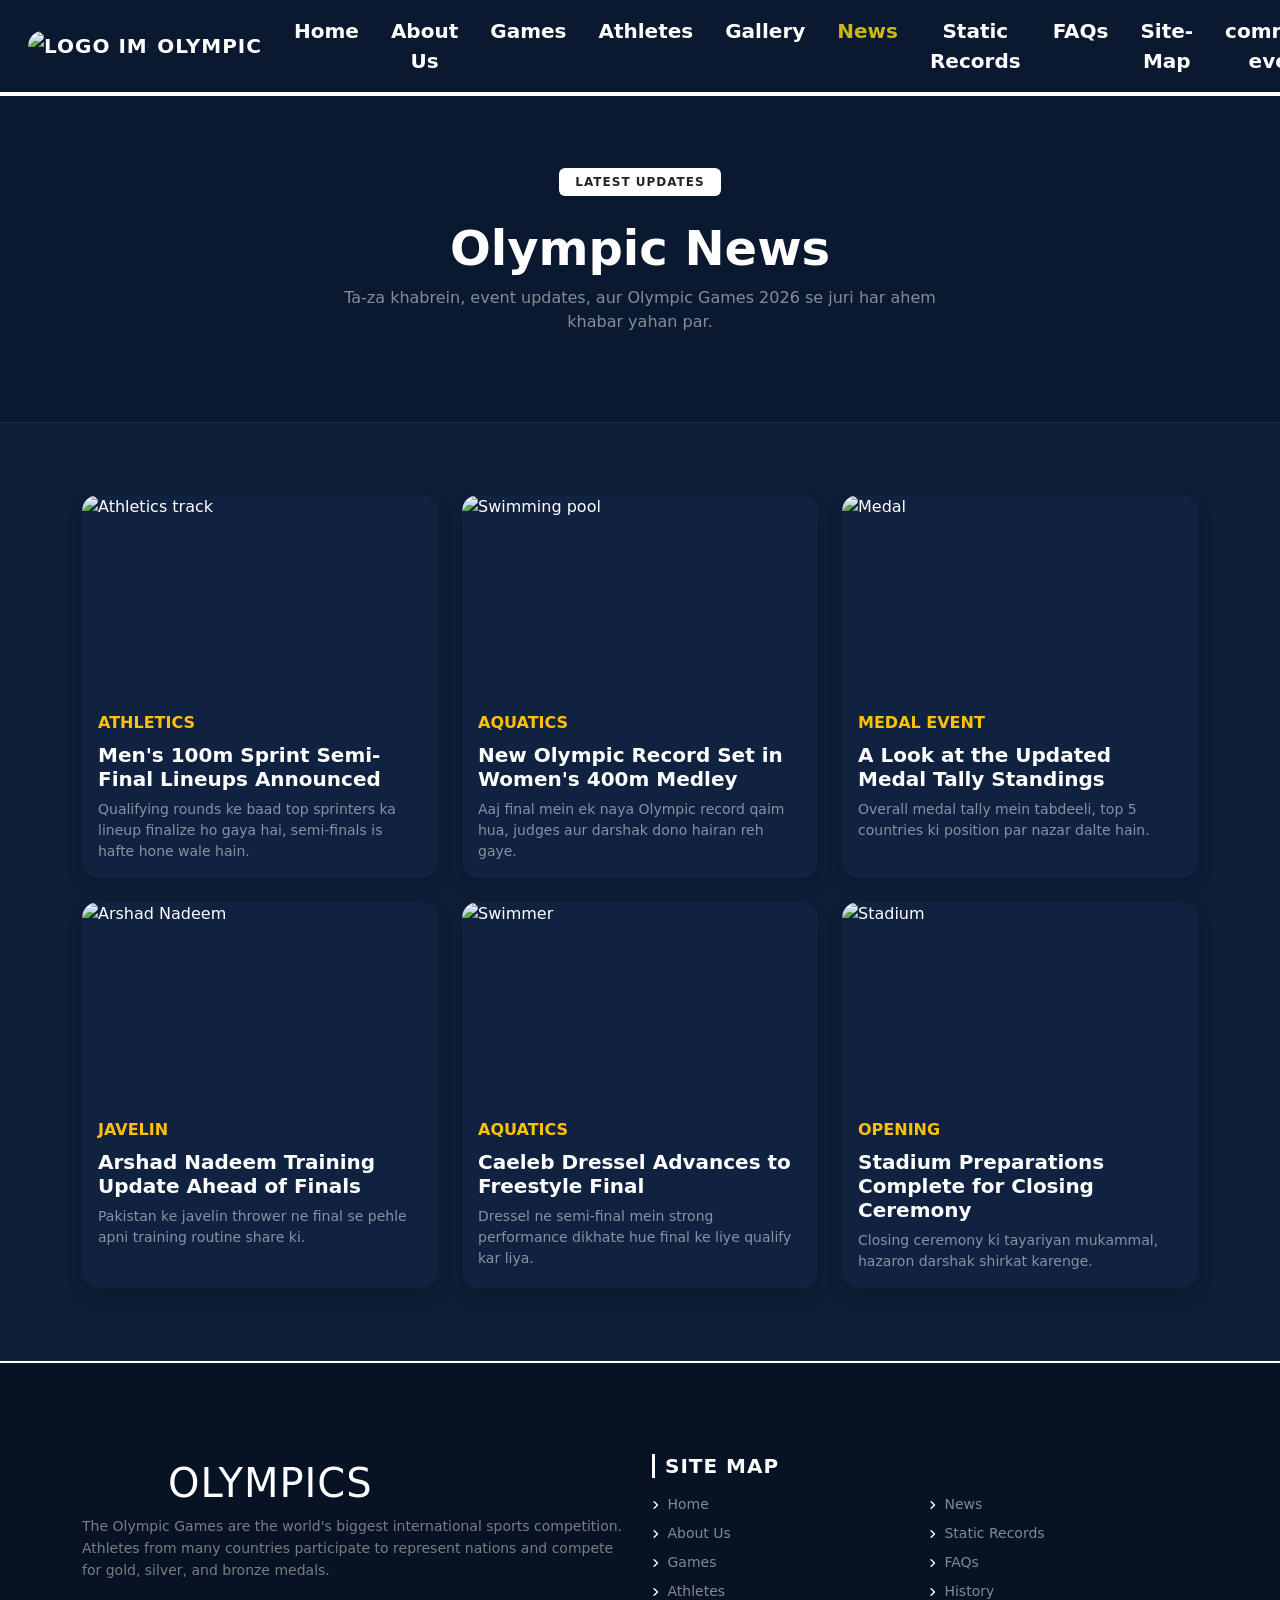
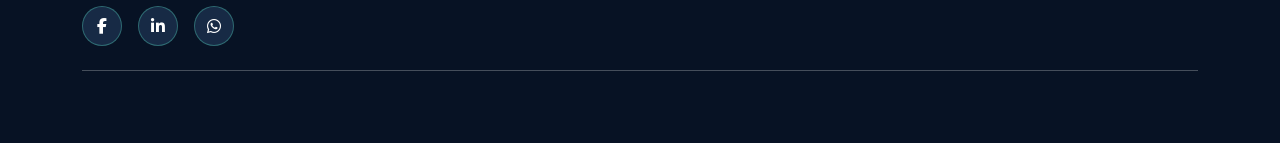
==== news.html @ 18151c14 "olympics website" ====
<!DOCTYPE html>
<html lang="en">
<head>
    <meta charset="UTF-8">
    <meta name="viewport" content="width=device-width, initial-scale=1.0">
    <title>News - Olympic Games</title>
    <link rel="stylesheet" href="style.css">
    <link rel="icon" href="./img/logo.jpeg" id="con" >
    <link rel="stylesheet" href="https://cdnjs.cloudflare.com/ajax/libs/font-awesome/6.7.2/css/all.min.css">    
<link href="https://cdn.jsdelivr.net/npm/bootstrap@5.0.2/dist/css/bootstrap.min.css" rel="stylesheet" integrity="sha384-EVSTQN3/azprG1Anm3QDgpJLIm9Nao0Yz1ztcQTwFspd3yD65VohhpuuCOmLASjC" crossorigin="anonymous">
</head>
<body style="background-color:#0a192f;">
   <nav class="navbar navbar-expand-lg navbar-dark px-3" style="background-color: #0a192f; border-bottom: 4px solid #ffffff;">
    <div class="container-fluid">
        <a class="navbar-brand fw-bold text-uppercase d-flex align-items-center" href="./index.html" style="color:#ffffff; letter-spacing: 1px;">
            <img src="./img/logo.jpeg" alt="Logo img" class="img-fluid me-2" style=" max-height: 40px; width: 100%;  border-radius: 40px;"> 
            <span>olympic</span>
        </a>
        
        <button class="navbar-toggler border-0" type="button" data-bs-toggle="collapse" data-bs-target="#olympicNavbar" aria-controls="olympicNavbar" aria-expanded="false" aria-label="Toggle navigation">
            <span class="navbar-toggler-icon"></span>
        </button>
        
        <div class="collapse navbar-collapse" id="olympicNavbar">
            <ul class="navbar-nav ms-auto mb-2 mb-lg-0 fw-semibold text-center">
                <li class="nav-item">
                    <a class="nav-link px-3" href="./index.html#home" id="naf">Home</a>
                </li>
                <li class="nav-item">
                    <a class="nav-link px-3" href="./index.html#about" id="naf">About Us</a>
                </li>
                <li class="nav-item">
                    <a class="nav-link px-3" href="./index.html#games"  id="naf">Games</a>
                </li>
                <li class="nav-item">
                    <a class="nav-link px-3" href="./index.html#athletes" id="naf">Athletes</a>
                </li>
                <li class="nav-item">
                    <a class="nav-link px-3" href="./index.html#gallery" id="naf">Gallery</a>
                </li>
                <li class="nav-item">
                    <a class="nav-link px-3 fw-bold" href="./news.html" id="naf" style="color:#ccb90e;">News</a>
                </li>
                <li class="nav-item">
                    <a class="nav-link px-3" href="./records.html" id="naf">Static Records</a>
                </li>
                <li class="nav-item">
                    <a class="nav-link px-3" href="./index.html#faqs"  id="naf">FAQs</a>
                </li>
                <li class="nav-item">
                    <a class="nav-link px-3" href="./index.html#sitemap" id="naf">Site-Map</a>
                </li>
                <li class="nav-item">
                    <a class="nav-link px-3" href="./index.html#sitemap" id="naf">comming-event</a>
                </li>
                <li class="nav-item">
                    <a class="nav-link px-3" href="./index.html#sitemap" id="naf">History</a>
                </li>
            </ul>
        </div>
    </div>
</nav>

<section class="py-5" style="background-color:#0a192f; min-height: 30vh;">
    <div class="container text-center py-4">
        <span class="badge mb-2 px-3 py-2 bg-white text-dark fw-bold text-uppercase fs-8" style="letter-spacing: 1px;">Latest Updates</span>
        <h1 class="display-5 fw-bold text-white mt-3">Olympic News</h1>
        <p class="text-white-50 mx-auto" style="max-width: 650px;">Ta-za khabrein, event updates, aur Olympic Games 2026 se juri har ahem khabar yahan par.</p>
    </div>
</section>

<section class="py-5" style="background-color: #0d1e36; border-top: 1px solid rgba(255,255,255,0.05); border-bottom: 1px solid rgba(255,255,255,0.05);">
    <div class="container py-4">
        <div class="row g-4">

            <div class="col-md-6 col-lg-4">
                <div class="card h-100 border-0 rounded-4 overflow-hidden text-white shadow" style="background-color:#112240;">
                    <img src="https://ichef.bbci.co.uk/ace/standard/1024/cpsprodpb/7301/live/7e2d18a0-7254-11f1-b1db-af71d47507d6.jpg" class="card-img-top" style="height:200px; object-fit:cover;" alt="Athletics track">
                    <div class="card-body">
                        <span class="text-warning fw-bold fs-8 text-uppercase">Athletics</span>
                        <h5 class="card-title fw-bold mt-2">Men's 100m Sprint Semi-Final Lineups Announced</h5>
                        <p class="card-text small text-white-50">Qualifying rounds ke baad top sprinters ka lineup finalize ho gaya hai, semi-finals is hafte hone wale hain.</p>
                    </div>
                </div>
            </div>

            <div class="col-md-6 col-lg-4">
                <div class="card h-100 border-0 rounded-4 overflow-hidden text-white shadow" style="background-color:#112240;">
                    <img src="https://encrypted-tbn0.gstatic.com/images?q=tbn:ANd9GcQB469579YRrCL5w8fN5_10BX7zN40xZwEEw0dsq4mqppX4FQCNdya6Epc&s=10" class="card-img-top" style="height:200px; object-fit:cover;" alt="Swimming pool">
                    <div class="card-body">
                        <span class="text-warning fw-bold fs-8 text-uppercase">Aquatics</span>
                        <h5 class="card-title fw-bold mt-2">New Olympic Record Set in Women's 400m Medley</h5>
                        <p class="card-text small text-white-50">Aaj final mein ek naya Olympic record qaim hua, judges aur darshak dono hairan reh gaye.</p>
                    </div>
                </div>
            </div>

            <div class="col-md-6 col-lg-4">
                <div class="card h-100 border-0 rounded-4 overflow-hidden text-white shadow" style="background-color:#112240;">
                    <img src="https://encrypted-tbn0.gstatic.com/images?q=tbn:ANd9GcSXkviJDQlh_8Mtk4MNsE5kyYXmRdYxHYWVTSFnOD6EqZ-D5EV5RKKw0EY&s=10" class="card-img-top" style="height:200px; object-fit:cover;" alt="Medal">
                    <div class="card-body">
                        <span class="text-warning fw-bold fs-8 text-uppercase">Medal Event</span>
                        <h5 class="card-title fw-bold mt-2">A Look at the Updated Medal Tally Standings</h5>
                        <p class="card-text small text-white-50">Overall medal tally mein tabdeeli, top 5 countries ki position par nazar dalte hain.</p>
                    </div>
                </div>
            </div>

            <div class="col-md-6 col-lg-4">
                <div class="card h-100 border-0 rounded-4 overflow-hidden text-white shadow" style="background-color:#112240;">
                    <img src="https://media-cldnry.s-nbcnews.com/image/upload/rockcms/2024-08/240812--Olympics-pakistan-Arshad-Nadeem-with-medal-se-253p-33371f.jpg" class="card-img-top" style="height:200px; object-fit:cover;" alt="Arshad Nadeem">
                    <div class="card-body">
                        <span class="text-warning fw-bold fs-8 text-uppercase">Javelin</span>
                        <h5 class="card-title fw-bold mt-2">Arshad Nadeem Training Update Ahead of Finals</h5>
                        <p class="card-text small text-white-50">Pakistan ke javelin thrower ne final se pehle apni training routine share ki.</p>
                    </div>
                </div>
            </div>

            <div class="col-md-6 col-lg-4">
                <div class="card h-100 border-0 rounded-4 overflow-hidden text-white shadow" style="background-color:#112240;">
                    <img src="https://img.olympics.com/images/image/private/t_s_16_9_g_auto/t_s_w1460/f_auto/primary/u2e5bgaszgdp5hbo8kbl" class="card-img-top" style="height:200px; object-fit:cover;" alt="Swimmer">
                    <div class="card-body">
                        <span class="text-warning fw-bold fs-8 text-uppercase">Aquatics</span>
                        <h5 class="card-title fw-bold mt-2">Caeleb Dressel Advances to Freestyle Final</h5>
                        <p class="card-text small text-white-50">Dressel ne semi-final mein strong performance dikhate hue final ke liye qualify kar liya.</p>
                    </div>
                </div>
            </div>

            <div class="col-md-6 col-lg-4">
                <div class="card h-100 border-0 rounded-4 overflow-hidden text-white shadow" style="background-color:#112240;">
                    <img src="https://encrypted-tbn0.gstatic.com/images?q=tbn:ANd9GcTnHyRPv_sqSLsiC5ac-GCn71_5YfYfPurVFnJGP1waJcpbZPTQ7fdebWB9&s=10" class="card-img-top" style="height:200px; object-fit:cover;" alt="Stadium">
                    <div class="card-body">
                        <span class="text-warning fw-bold fs-8 text-uppercase">Opening</span>
                        <h5 class="card-title fw-bold mt-2">Stadium Preparations Complete for Closing Ceremony</h5>
                        <p class="card-text small text-white-50">Closing ceremony ki tayariyan mukammal, hazaron darshak shirkat karenge.</p>
                    </div>
                </div>
            </div>

        </div>
    </div>
</section>

 <footer class="py-5" style="background-color: #071224; border-top: 2px solid #ffffff; color: #a8b2d1;">
    <div class="container">
        <div class="row g-4 align-items-center">
            <div class="col-lg-6 col-md-6">
                <div class="d-flex align-items-center gap-3 mt-5 mb-2">
                    <img src="./img/logo.jpeg" style="width: 20%; max-width: 70px; border-radius:90px" alt="">
                    <h1 class="text-uppercase mb-0" style="color: #ffffff; letter-spacing: 1px;">
                        Olympics
                    </h1>
                </div>
                <p class="small" style="line-height: 1.6; color: #7b7d81;">
                    The Olympic Games are the world's biggest international sports competition. Athletes from many countries participate to represent nations and compete for gold, silver, and bronze medals.
                </p>
                <div class="d-flex gap-3 mt-4">
                    <a href="https://facebook.com" target="_blank" class="d-flex align-items-center justify-content-center rounded-circle text-decoration-none text-white" style="width: 40px; height: 40px; background-color: #172a45; border: 1px solid rgba(100, 255, 218, 0.3);"><i class="fa-brands fa-facebook-f"></i></a>
                    <a href="https://linkedin.com" target="_blank" class="d-flex align-items-center justify-content-center rounded-circle text-decoration-none text-white" style="width: 40px; height: 40px; background-color: #172a45; border: 1px solid rgba(100, 255, 218, 0.3);"><i class="fa-brands fa-linkedin-in"></i></a>
                    <a href="https://wa.me/1234567890" target="_blank" class="d-flex align-items-center justify-content-center rounded-circle text-decoration-none text-white" style="width: 40px; height: 40px; background-color: #172a45; border: 1px solid rgba(100, 255, 218, 0.3);"><i class="fa-brands fa-whatsapp"></i></a>
                </div>
            </div>

            <div class="col-lg-6 col-md-6">
                <h5 class="text-uppercase fw-bold mb-3" style="color: #ffffff; border-left: 3px solid #ffffff; padding-left: 10px; letter-spacing: 1px;">Site Map</h5>
                <div class="row g-2">
                    <div class="col-6">
                        <ul class="list-unstyled d-flex flex-column gap-2 small mb-0">
                            <li><a href="./index.html#home" class="text-decoration-none text-white-50"><i class="fa-solid fa-angle-right me-1" style="font-size: 11px; color: #ffffff;"></i> Home</a></li>
                            <li><a href="./index.html#about" class="text-decoration-none text-white-50"><i class="fa-solid fa-angle-right me-1" style="font-size: 11px; color: #ffffff;"></i> About Us</a></li>
                            <li><a href="./index.html#games" class="text-decoration-none text-white-50"><i class="fa-solid fa-angle-right me-1" style="font-size: 11px; color: #ffffff;"></i> Games</a></li>
                            <li><a href="./index.html#athletes" class="text-decoration-none text-white-50"><i class="fa-solid fa-angle-right me-1" style="font-size: 11px; color: #ffffff;"></i> Athletes</a></li>
                        </ul>
                    </div>
                    <div class="col-6">
                        <ul class="list-unstyled d-flex flex-column gap-2 small mb-0">
                            <li><a href="./news.html" class="text-decoration-none text-white-50"><i class="fa-solid fa-angle-right me-1" style="font-size: 11px; color: #ffffff;"></i> News</a></li>
                            <li><a href="./records.html" class="text-decoration-none text-white-50"><i class="fa-solid fa-angle-right me-1" style="font-size: 11px; color: #ffffff;"></i> Static Records</a></li>
                            <li><a href="./index.html#faqs" class="text-decoration-none text-white-50"><i class="fa-solid fa-angle-right me-1" style="font-size: 11px; color: #ffffff;"></i> FAQs</a></li>
                            <li><a href="./index.html#history" class="text-decoration-none text-white-50"><i class="fa-solid fa-angle-right me-1" style="font-size: 11px; color: #ffffff;"></i> History</a></li>
                        </ul>
                    </div>
                </div>
            </div>
        </div>
        <hr class="my-4" style="background-color: rgb(255, 255, 255); height: 1px; border: none;">
    </div>
</footer>
</body>
</html>
---- style.css ----
#naf{
    color: white;
    font-size: 20px;
    font-weight: bold;
 }
  #naf:hover{
    text-decoration: underline;
    line-height: 30px;
    font-size:20px ;
  }
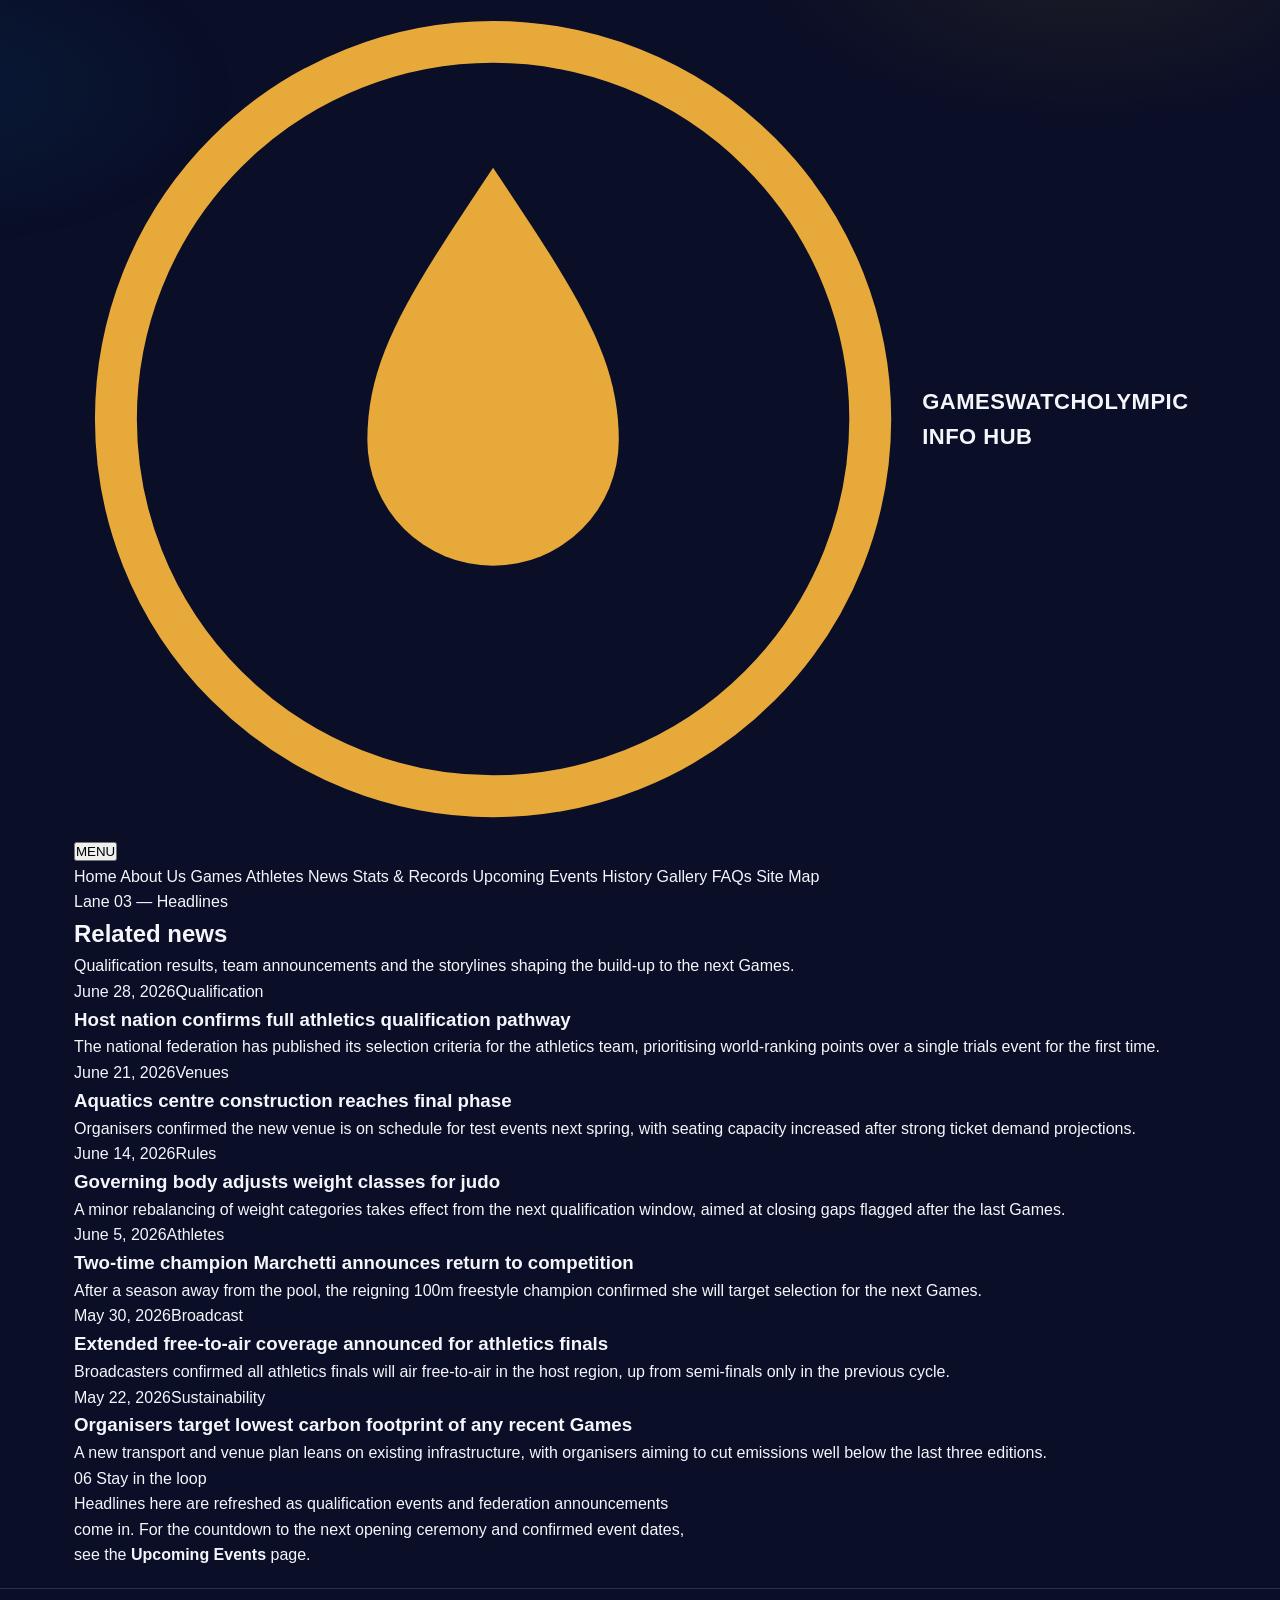
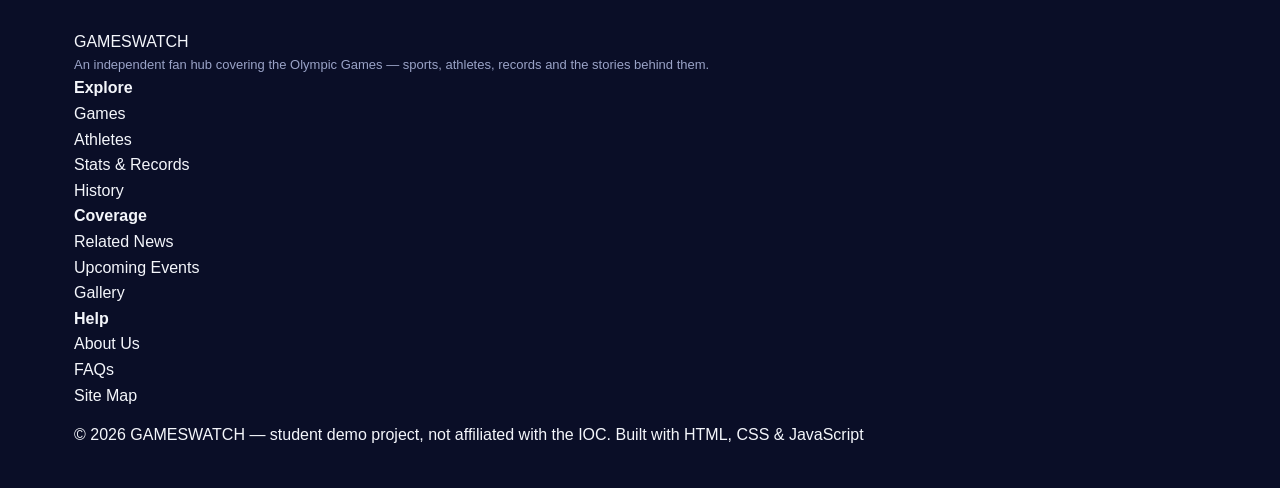
==== commit 2a092028: "olympics" ====
--- a/news.html
+++ b/news.html
@@ -1,192 +1,141 @@
 <!DOCTYPE html>
 <html lang="en">
 <head>
-    <meta charset="UTF-8">
-    <meta name="viewport" content="width=device-width, initial-scale=1.0">
-    <title>News - Olympic Games</title>
-    <link rel="stylesheet" href="style.css">
-    <link rel="icon" href="./img/logo.jpeg" id="con" >
-    <link rel="stylesheet" href="https://cdnjs.cloudflare.com/ajax/libs/font-awesome/6.7.2/css/all.min.css">    
-<link href="https://cdn.jsdelivr.net/npm/bootstrap@5.0.2/dist/css/bootstrap.min.css" rel="stylesheet" integrity="sha384-EVSTQN3/azprG1Anm3QDgpJLIm9Nao0Yz1ztcQTwFspd3yD65VohhpuuCOmLASjC" crossorigin="anonymous">
+<meta charset="UTF-8">
+<meta name="viewport" content="width=device-width, initial-scale=1.0">
+<title>Related News — GAMESWATCH</title>
+<link rel="stylesheet" href="style.css">
 </head>
-<body style="background-color:#0a192f;">
-   <nav class="navbar navbar-expand-lg navbar-dark px-3" style="background-color: #0a192f; border-bottom: 4px solid #ffffff;">
-    <div class="container-fluid">
-        <a class="navbar-brand fw-bold text-uppercase d-flex align-items-center" href="./index.html" style="color:#ffffff; letter-spacing: 1px;">
-            <img src="./img/logo.jpeg" alt="Logo img" class="img-fluid me-2" style=" max-height: 40px; width: 100%;  border-radius: 40px;"> 
-            <span>olympic</span>
-        </a>
-        
-        <button class="navbar-toggler border-0" type="button" data-bs-toggle="collapse" data-bs-target="#olympicNavbar" aria-controls="olympicNavbar" aria-expanded="false" aria-label="Toggle navigation">
-            <span class="navbar-toggler-icon"></span>
-        </button>
-        
-        <div class="collapse navbar-collapse" id="olympicNavbar">
-            <ul class="navbar-nav ms-auto mb-2 mb-lg-0 fw-semibold text-center">
-                <li class="nav-item">
-                    <a class="nav-link px-3" href="./index.html#home" id="naf">Home</a>
-                </li>
-                <li class="nav-item">
-                    <a class="nav-link px-3" href="./index.html#about" id="naf">About Us</a>
-                </li>
-                <li class="nav-item">
-                    <a class="nav-link px-3" href="./index.html#games"  id="naf">Games</a>
-                </li>
-                <li class="nav-item">
-                    <a class="nav-link px-3" href="./index.html#athletes" id="naf">Athletes</a>
-                </li>
-                <li class="nav-item">
-                    <a class="nav-link px-3" href="./index.html#gallery" id="naf">Gallery</a>
-                </li>
-                <li class="nav-item">
-                    <a class="nav-link px-3 fw-bold" href="./news.html" id="naf" style="color:#ccb90e;">News</a>
-                </li>
-                <li class="nav-item">
-                    <a class="nav-link px-3" href="./records.html" id="naf">Static Records</a>
-                </li>
-                <li class="nav-item">
-                    <a class="nav-link px-3" href="./index.html#faqs"  id="naf">FAQs</a>
-                </li>
-                <li class="nav-item">
-                    <a class="nav-link px-3" href="./index.html#sitemap" id="naf">Site-Map</a>
-                </li>
-                <li class="nav-item">
-                    <a class="nav-link px-3" href="./index.html#sitemap" id="naf">comming-event</a>
-                </li>
-                <li class="nav-item">
-                    <a class="nav-link px-3" href="./index.html#sitemap" id="naf">History</a>
-                </li>
-            </ul>
-        </div>
+<body>
+
+<header class="site-header">
+  <nav class="nav container">
+    <a href="index.html" class="brand">
+      <svg class="brand__mark" viewBox="0 0 40 40" fill="none" xmlns="http://www.w3.org/2000/svg">
+        <circle cx="20" cy="20" r="18" stroke="#E8A93B" stroke-width="2"/>
+        <path d="M20 8c4 6 6 9 6 13a6 6 0 11-12 0c0-4 2-7 6-13z" fill="#E8A93B"/>
+      </svg>
+      <span>GAMESWATCH<span class="brand__sub">OLYMPIC INFO HUB</span></span>
+    </a>
+    <button class="nav__toggle" aria-expanded="false" aria-label="Toggle menu">MENU</button>
+    <div class="nav__links">
+      <a href="index.html">Home</a>
+      <a href="about.html">About Us</a>
+      <a href="games.html">Games</a>
+      <a href="athletes.html">Athletes</a>
+      <a href="news.html">News</a>
+      <a href="statistics.html">Stats &amp; Records</a>
+      <a href="events.html">Upcoming Events</a>
+      <a href="history.html">History</a>
+      <a href="gallery.html">Gallery</a>
+      <a href="faq.html">FAQs</a>
+      <a href="sitemap.html">Site Map</a>
     </div>
-</nav>
+  </nav>
+</header>
 
-<section class="py-5" style="background-color:#0a192f; min-height: 30vh;">
-    <div class="container text-center py-4">
-        <span class="badge mb-2 px-3 py-2 bg-white text-dark fw-bold text-uppercase fs-8" style="letter-spacing: 1px;">Latest Updates</span>
-        <h1 class="display-5 fw-bold text-white mt-3">Olympic News</h1>
-        <p class="text-white-50 mx-auto" style="max-width: 650px;">Ta-za khabrein, event updates, aur Olympic Games 2026 se juri har ahem khabar yahan par.</p>
-    </div>
+<section class="page-hero">
+  <div class="container">
+    <span class="page-hero__eyebrow">Lane 03 — Headlines</span>
+    <h1>Related news</h1>
+    <p>Qualification results, team announcements and the storylines shaping the build-up to the next Games.</p>
+  </div>
+  <div class="lanes lanes--dark"></div>
 </section>
 
-<section class="py-5" style="background-color: #0d1e36; border-top: 1px solid rgba(255,255,255,0.05); border-bottom: 1px solid rgba(255,255,255,0.05);">
-    <div class="container py-4">
-        <div class="row g-4">
+<div class="container section-pad">
+  <div class="grid grid--2">
 
-            <div class="col-md-6 col-lg-4">
-                <div class="card h-100 border-0 rounded-4 overflow-hidden text-white shadow" style="background-color:#112240;">
-                    <img src="https://ichef.bbci.co.uk/ace/standard/1024/cpsprodpb/7301/live/7e2d18a0-7254-11f1-b1db-af71d47507d6.jpg" class="card-img-top" style="height:200px; object-fit:cover;" alt="Athletics track">
-                    <div class="card-body">
-                        <span class="text-warning fw-bold fs-8 text-uppercase">Athletics</span>
-                        <h5 class="card-title fw-bold mt-2">Men's 100m Sprint Semi-Final Lineups Announced</h5>
-                        <p class="card-text small text-white-50">Qualifying rounds ke baad top sprinters ka lineup finalize ho gaya hai, semi-finals is hafte hone wale hain.</p>
-                    </div>
-                </div>
-            </div>
+    <div class="news-card">
+      <span class="news-card__date">June 28, 2026</span><span class="news-card__tag">Qualification</span>
+      <h3>Host nation confirms full athletics qualification pathway</h3>
+      <p>The national federation has published its selection criteria for the athletics team, prioritising world-ranking points over a single trials event for the first time.</p>
+    </div>
 
-            <div class="col-md-6 col-lg-4">
-                <div class="card h-100 border-0 rounded-4 overflow-hidden text-white shadow" style="background-color:#112240;">
-                    <img src="https://encrypted-tbn0.gstatic.com/images?q=tbn:ANd9GcQB469579YRrCL5w8fN5_10BX7zN40xZwEEw0dsq4mqppX4FQCNdya6Epc&s=10" class="card-img-top" style="height:200px; object-fit:cover;" alt="Swimming pool">
-                    <div class="card-body">
-                        <span class="text-warning fw-bold fs-8 text-uppercase">Aquatics</span>
-                        <h5 class="card-title fw-bold mt-2">New Olympic Record Set in Women's 400m Medley</h5>
-                        <p class="card-text small text-white-50">Aaj final mein ek naya Olympic record qaim hua, judges aur darshak dono hairan reh gaye.</p>
-                    </div>
-                </div>
-            </div>
+    <div class="news-card">
+      <span class="news-card__date">June 21, 2026</span><span class="news-card__tag">Venues</span>
+      <h3>Aquatics centre construction reaches final phase</h3>
+      <p>Organisers confirmed the new venue is on schedule for test events next spring, with seating capacity increased after strong ticket demand projections.</p>
+    </div>
 
-            <div class="col-md-6 col-lg-4">
-                <div class="card h-100 border-0 rounded-4 overflow-hidden text-white shadow" style="background-color:#112240;">
-                    <img src="https://encrypted-tbn0.gstatic.com/images?q=tbn:ANd9GcSXkviJDQlh_8Mtk4MNsE5kyYXmRdYxHYWVTSFnOD6EqZ-D5EV5RKKw0EY&s=10" class="card-img-top" style="height:200px; object-fit:cover;" alt="Medal">
-                    <div class="card-body">
-                        <span class="text-warning fw-bold fs-8 text-uppercase">Medal Event</span>
-                        <h5 class="card-title fw-bold mt-2">A Look at the Updated Medal Tally Standings</h5>
-                        <p class="card-text small text-white-50">Overall medal tally mein tabdeeli, top 5 countries ki position par nazar dalte hain.</p>
-                    </div>
-                </div>
-            </div>
+    <div class="news-card">
+      <span class="news-card__date">June 14, 2026</span><span class="news-card__tag">Rules</span>
+      <h3>Governing body adjusts weight classes for judo</h3>
+      <p>A minor rebalancing of weight categories takes effect from the next qualification window, aimed at closing gaps flagged after the last Games.</p>
+    </div>
 
-            <div class="col-md-6 col-lg-4">
-                <div class="card h-100 border-0 rounded-4 overflow-hidden text-white shadow" style="background-color:#112240;">
-                    <img src="https://media-cldnry.s-nbcnews.com/image/upload/rockcms/2024-08/240812--Olympics-pakistan-Arshad-Nadeem-with-medal-se-253p-33371f.jpg" class="card-img-top" style="height:200px; object-fit:cover;" alt="Arshad Nadeem">
-                    <div class="card-body">
-                        <span class="text-warning fw-bold fs-8 text-uppercase">Javelin</span>
-                        <h5 class="card-title fw-bold mt-2">Arshad Nadeem Training Update Ahead of Finals</h5>
-                        <p class="card-text small text-white-50">Pakistan ke javelin thrower ne final se pehle apni training routine share ki.</p>
-                    </div>
-                </div>
-            </div>
+    <div class="news-card">
+      <span class="news-card__date">June 5, 2026</span><span class="news-card__tag">Athletes</span>
+      <h3>Two-time champion Marchetti announces return to competition</h3>
+      <p>After a season away from the pool, the reigning 100m freestyle champion confirmed she will target selection for the next Games.</p>
+    </div>
 
-            <div class="col-md-6 col-lg-4">
-                <div class="card h-100 border-0 rounded-4 overflow-hidden text-white shadow" style="background-color:#112240;">
-                    <img src="https://img.olympics.com/images/image/private/t_s_16_9_g_auto/t_s_w1460/f_auto/primary/u2e5bgaszgdp5hbo8kbl" class="card-img-top" style="height:200px; object-fit:cover;" alt="Swimmer">
-                    <div class="card-body">
-                        <span class="text-warning fw-bold fs-8 text-uppercase">Aquatics</span>
-                        <h5 class="card-title fw-bold mt-2">Caeleb Dressel Advances to Freestyle Final</h5>
-                        <p class="card-text small text-white-50">Dressel ne semi-final mein strong performance dikhate hue final ke liye qualify kar liya.</p>
-                    </div>
-                </div>
-            </div>
+    <div class="news-card">
+      <span class="news-card__date">May 30, 2026</span><span class="news-card__tag">Broadcast</span>
+      <h3>Extended free-to-air coverage announced for athletics finals</h3>
+      <p>Broadcasters confirmed all athletics finals will air free-to-air in the host region, up from semi-finals only in the previous cycle.</p>
+    </div>
 
-            <div class="col-md-6 col-lg-4">
-                <div class="card h-100 border-0 rounded-4 overflow-hidden text-white shadow" style="background-color:#112240;">
-                    <img src="https://encrypted-tbn0.gstatic.com/images?q=tbn:ANd9GcTnHyRPv_sqSLsiC5ac-GCn71_5YfYfPurVFnJGP1waJcpbZPTQ7fdebWB9&s=10" class="card-img-top" style="height:200px; object-fit:cover;" alt="Stadium">
-                    <div class="card-body">
-                        <span class="text-warning fw-bold fs-8 text-uppercase">Opening</span>
-                        <h5 class="card-title fw-bold mt-2">Stadium Preparations Complete for Closing Ceremony</h5>
-                        <p class="card-text small text-white-50">Closing ceremony ki tayariyan mukammal, hazaron darshak shirkat karenge.</p>
-                    </div>
-                </div>
-            </div>
+    <div class="news-card">
+      <span class="news-card__date">May 22, 2026</span><span class="news-card__tag">Sustainability</span>
+      <h3>Organisers target lowest carbon footprint of any recent Games</h3>
+      <p>A new transport and venue plan leans on existing infrastructure, with organisers aiming to cut emissions well below the last three editions.</p>
+    </div>
 
-        </div>
+  </div>
+</div>
+
+<section class="bleed-dim">
+  <div class="container section-pad--tight">
+    <div class="lane-marker">
+      <span class="lane-marker__num">06</span>
+      <span class="lane-marker__rule"></span>
+      <span class="lane-marker__label">Stay in the loop</span>
     </div>
+    <p style="max-width:70ch;">Headlines here are refreshed as qualification events and federation announcements come in. For the countdown to the next opening ceremony and confirmed event dates, see the <a href="events.html" style="color:var(--track-red);font-weight:600;">Upcoming Events</a> page.</p>
+  </div>
 </section>
 
- <footer class="py-5" style="background-color: #071224; border-top: 2px solid #ffffff; color: #a8b2d1;">
-    <div class="container">
-        <div class="row g-4 align-items-center">
-            <div class="col-lg-6 col-md-6">
-                <div class="d-flex align-items-center gap-3 mt-5 mb-2">
-                    <img src="./img/logo.jpeg" style="width: 20%; max-width: 70px; border-radius:90px" alt="">
-                    <h1 class="text-uppercase mb-0" style="color: #ffffff; letter-spacing: 1px;">
-                        Olympics
-                    </h1>
-                </div>
-                <p class="small" style="line-height: 1.6; color: #7b7d81;">
-                    The Olympic Games are the world's biggest international sports competition. Athletes from many countries participate to represent nations and compete for gold, silver, and bronze medals.
-                </p>
-                <div class="d-flex gap-3 mt-4">
-                    <a href="https://facebook.com" target="_blank" class="d-flex align-items-center justify-content-center rounded-circle text-decoration-none text-white" style="width: 40px; height: 40px; background-color: #172a45; border: 1px solid rgba(100, 255, 218, 0.3);"><i class="fa-brands fa-facebook-f"></i></a>
-                    <a href="https://linkedin.com" target="_blank" class="d-flex align-items-center justify-content-center rounded-circle text-decoration-none text-white" style="width: 40px; height: 40px; background-color: #172a45; border: 1px solid rgba(100, 255, 218, 0.3);"><i class="fa-brands fa-linkedin-in"></i></a>
-                    <a href="https://wa.me/1234567890" target="_blank" class="d-flex align-items-center justify-content-center rounded-circle text-decoration-none text-white" style="width: 40px; height: 40px; background-color: #172a45; border: 1px solid rgba(100, 255, 218, 0.3);"><i class="fa-brands fa-whatsapp"></i></a>
-                </div>
-            </div>
+<footer class="site-footer">
+  <div class="container">
+    <div class="footer__grid">
+      <div class="footer__brand">
+        GAMESWATCH
+        <p>An independent fan hub covering the Olympic Games — sports, athletes, records and the stories behind them.</p>
+      </div>
+      <div class="footer">
+        <h4>Explore</h4>
+        <ul>
+          <li><a href="games.html">Games</a></li>
+          <li><a href="athletes.html">Athletes</a></li>
+          <li><a href="statistics.html">Stats &amp; Records</a></li>
+          <li><a href="history.html">History</a></li>
+        </ul>
+      </div>
+      <div class="footer">
+        <h4>Coverage</h4>
+        <ul>
+          <li><a href="news.html">Related News</a></li>
+          <li><a href="events.html">Upcoming Events</a></li>
+          <li><a href="gallery.html">Gallery</a></li>
+        </ul>
+      </div>
+      <div class="footer">
+        <h4>Help</h4>
+        <ul>
+          <li><a href="about.html">About Us</a></li>
+          <li><a href="faq.html">FAQs</a></li>
+          <li><a href="sitemap.html">Site Map</a></li>
+        </ul>
+      </div>
+    </div>
+    <div class="footer__bottom">
+      <span>&copy; 2026 GAMESWATCH — student demo project, not affiliated with the IOC.</span>
+      <span>Built with HTML, CSS &amp; JavaScript</span>
+    </div>
+  </div>
+</footer>
 
-            <div class="col-lg-6 col-md-6">
-                <h5 class="text-uppercase fw-bold mb-3" style="color: #ffffff; border-left: 3px solid #ffffff; padding-left: 10px; letter-spacing: 1px;">Site Map</h5>
-                <div class="row g-2">
-                    <div class="col-6">
-                        <ul class="list-unstyled d-flex flex-column gap-2 small mb-0">
-                            <li><a href="./index.html#home" class="text-decoration-none text-white-50"><i class="fa-solid fa-angle-right me-1" style="font-size: 11px; color: #ffffff;"></i> Home</a></li>
-                            <li><a href="./index.html#about" class="text-decoration-none text-white-50"><i class="fa-solid fa-angle-right me-1" style="font-size: 11px; color: #ffffff;"></i> About Us</a></li>
-                            <li><a href="./index.html#games" class="text-decoration-none text-white-50"><i class="fa-solid fa-angle-right me-1" style="font-size: 11px; color: #ffffff;"></i> Games</a></li>
-                            <li><a href="./index.html#athletes" class="text-decoration-none text-white-50"><i class="fa-solid fa-angle-right me-1" style="font-size: 11px; color: #ffffff;"></i> Athletes</a></li>
-                        </ul>
-                    </div>
-                    <div class="col-6">
-                        <ul class="list-unstyled d-flex flex-column gap-2 small mb-0">
-                            <li><a href="./news.html" class="text-decoration-none text-white-50"><i class="fa-solid fa-angle-right me-1" style="font-size: 11px; color: #ffffff;"></i> News</a></li>
-                            <li><a href="./records.html" class="text-decoration-none text-white-50"><i class="fa-solid fa-angle-right me-1" style="font-size: 11px; color: #ffffff;"></i> Static Records</a></li>
-                            <li><a href="./index.html#faqs" class="text-decoration-none text-white-50"><i class="fa-solid fa-angle-right me-1" style="font-size: 11px; color: #ffffff;"></i> FAQs</a></li>
-                            <li><a href="./index.html#history" class="text-decoration-none text-white-50"><i class="fa-solid fa-angle-right me-1" style="font-size: 11px; color: #ffffff;"></i> History</a></li>
-                        </ul>
-                    </div>
-                </div>
-            </div>
-        </div>
-        <hr class="my-4" style="background-color: rgb(255, 255, 255); height: 1px; border: none;">
-    </div>
-</footer>
+<script src="js/main.js"></script>
 </body>
 </html>
--- a/style.css
+++ b/style.css
@@ -1,10 +1,483 @@
-#naf{
-    color: white;
-    font-size: 20px;
-    font-weight: bold;
- }
-  #naf:hover{
-    text-decoration: underline;
-    line-height: 30px;
-    font-size:20px ;
-  }+/* ==========================================================================
+   Olympics — Shared Stylesheet (news.html + static-records.html)
+   Palette: deep navy base, gold accent, Olympic ring colours as highlights
+   ========================================================================== */
+
+:root {
+  --bg:            #0a0e27;
+  --bg-soft:       #0e1330;
+  --surface:       #131a3a;
+  --surface-2:     #1a2248;
+  --border:        #262f5c;
+  --text:          #f4f6fb;
+  --text-muted:    #9aa3c7;
+  --gold:          #f5c518;
+  --gold-soft:     #d9ad2a;
+  --ring-blue:     #0085c7;
+  --ring-yellow:   #f4c300;
+  --ring-green:    #009f3d;
+  --ring-red:      #df0024;
+
+  --font-display: "Oswald", "Arial Narrow", sans-serif;
+  --font-body:    "Work Sans", "Segoe UI", sans-serif;
+
+  --radius: 14px;
+  --radius-sm: 8px;
+  --container: 1180px;
+}
+
+@import url('https://fonts.googleapis.com/css2?family=Oswald:wght@400;500;600;700&family=Work+Sans:wght@400;500;600;700&display=swap');
+
+* { box-sizing: border-box; margin: 0; padding: 0; }
+
+html { scroll-behavior: smooth; }
+
+body {
+  background: var(--bg);
+  color: var(--text);
+  font-family: var(--font-body);
+  line-height: 1.6;
+  -webkit-font-smoothing: antialiased;
+}
+
+/* Subtle ambient rings texture behind everything */
+body::before {
+  content: "";
+  position: fixed;
+  inset: 0;
+  pointer-events: none;
+  z-index: 0;
+  background:
+    radial-gradient(600px 300px at 85% -5%, rgba(245, 197, 24, 0.08), transparent 60%),
+    radial-gradient(500px 260px at -5% 10%, rgba(0, 133, 199, 0.10), transparent 60%);
+}
+
+a { color: inherit; text-decoration: none; }
+img { max-width: 100%; display: block; }
+ul { list-style: none; }
+
+.container {
+  max-width: var(--container);
+  margin: 0 auto;
+  padding: 0 24px;
+  position: relative;
+  z-index: 1;
+}
+
+/* ---------------- Nav ---------------- */
+.navbar {
+  position: sticky;
+  top: 0;
+  z-index: 50;
+  background: rgba(10, 14, 39, 0.85);
+  backdrop-filter: blur(10px);
+  border-bottom: 1px solid var(--border);
+}
+
+.navbar .container {
+  display: flex;
+  align-items: center;
+  justify-content: space-between;
+  height: 76px;
+}
+
+.brand {
+  display: flex;
+  align-items: center;
+  gap: 10px;
+  font-family: var(--font-display);
+  font-size: 22px;
+  font-weight: 600;
+  letter-spacing: 0.5px;
+  text-transform: uppercase;
+}
+
+.brand .rings {
+  width: 30px;
+  height: 20px;
+  display: block;
+}
+
+.brand span.accent { color: var(--gold); }
+
+.nav-links {
+  display: flex;
+  gap: 34px;
+  align-items: center;
+}
+
+.nav-links a {
+  font-family: var(--font-display);
+  font-size: 14px;
+  letter-spacing: 1.2px;
+  text-transform: uppercase;
+  color: var(--text-muted);
+  padding: 8px 2px;
+  border-bottom: 2px solid transparent;
+  transition: color 0.2s ease, border-color 0.2s ease;
+}
+
+.nav-links a:hover,
+.nav-links a.active {
+  color: var(--text);
+  border-bottom-color: var(--gold);
+}
+
+.nav-toggle { display: none; }
+
+/* ---------------- Hero ---------------- */
+.hero {
+  padding: 64px 0 48px;
+  border-bottom: 1px solid var(--border);
+}
+
+.eyebrow {
+  display: inline-flex;
+  align-items: center;
+  gap: 8px;
+  font-family: var(--font-display);
+  font-size: 13px;
+  letter-spacing: 2px;
+  text-transform: uppercase;
+  color: var(--gold);
+  margin-bottom: 14px;
+}
+
+.eyebrow::before {
+  content: "";
+  width: 22px;
+  height: 2px;
+  background: var(--gold);
+  display: inline-block;
+}
+
+.hero h1 {
+  font-family: var(--font-display);
+  font-weight: 700;
+  font-size: clamp(34px, 5vw, 56px);
+  text-transform: uppercase;
+  letter-spacing: 0.5px;
+  line-height: 1.05;
+  max-width: 780px;
+}
+
+.hero p.lead {
+  margin-top: 16px;
+  color: var(--text-muted);
+  font-size: 17px;
+  max-width: 620px;
+}
+
+/* ---------------- Section heading ---------------- */
+.section-head {
+  display: flex;
+  align-items: flex-end;
+  justify-content: space-between;
+  gap: 20px;
+  margin-bottom: 28px;
+  flex-wrap: wrap;
+}
+
+.section-head h2 {
+  font-family: var(--font-display);
+  font-size: clamp(24px, 3vw, 32px);
+  text-transform: uppercase;
+  letter-spacing: 0.5px;
+}
+
+.section-head .sub {
+  color: var(--text-muted);
+  font-size: 14px;
+}
+
+section.block { padding: 56px 0; }
+section.block + section.block { border-top: 1px solid var(--border); }
+
+/* ---------------- Cards (news) ---------------- */
+.news-grid {
+  display: grid;
+  grid-template-columns: repeat(3, 1fr);
+  gap: 24px;
+}
+
+.news-grid.featured-layout {
+  grid-template-columns: 1.4fr 1fr 1fr;
+  grid-auto-rows: minmax(180px, auto);
+}
+
+.news-grid.featured-layout .card:first-child {
+  grid-row: span 2;
+}
+
+.card {
+  background: var(--surface);
+  border: 1px solid var(--border);
+  border-radius: var(--radius);
+  overflow: hidden;
+  display: flex;
+  flex-direction: column;
+  transition: transform 0.25s ease, border-color 0.25s ease;
+}
+
+.card:hover {
+  transform: translateY(-4px);
+  border-color: var(--gold-soft);
+}
+
+.card .thumb {
+  height: 160px;
+  background: linear-gradient(135deg, var(--surface-2), var(--bg-soft));
+  position: relative;
+  display: flex;
+  align-items: flex-end;
+  padding: 14px;
+}
+
+.news-grid.featured-layout .card:first-child .thumb { height: 100%; min-height: 340px; }
+
+.card .thumb::after {
+  content: "";
+  position: absolute;
+  inset: 0;
+  background: radial-gradient(120px 80px at 85% 15%, rgba(245,197,24,0.18), transparent 70%);
+}
+
+.tag {
+  position: relative;
+  z-index: 1;
+  display: inline-block;
+  background: var(--gold);
+  color: #101433;
+  font-family: var(--font-display);
+  font-size: 11px;
+  font-weight: 600;
+  letter-spacing: 1px;
+  text-transform: uppercase;
+  padding: 5px 10px;
+  border-radius: 100px;
+}
+
+.tag.blue   { background: var(--ring-blue);   color: #fff; }
+.tag.green  { background: var(--ring-green);  color: #fff; }
+.tag.red    { background: var(--ring-red);    color: #fff; }
+
+.card .body {
+  padding: 18px 20px 22px;
+  display: flex;
+  flex-direction: column;
+  gap: 10px;
+  flex: 1;
+}
+
+.card h3 {
+  font-family: var(--font-display);
+  font-size: 19px;
+  font-weight: 500;
+  line-height: 1.3;
+  letter-spacing: 0.2px;
+}
+
+.news-grid.featured-layout .card:first-child h3 { font-size: 25px; }
+
+.card p.excerpt {
+  color: var(--text-muted);
+  font-size: 14px;
+  flex: 1;
+}
+
+.meta {
+  display: flex;
+  align-items: center;
+  gap: 10px;
+  font-size: 12px;
+  color: var(--text-muted);
+  letter-spacing: 0.3px;
+}
+
+.meta .dot { width: 3px; height: 3px; border-radius: 50%; background: var(--text-muted); }
+
+/* ---------------- Ticker ---------------- */
+.ticker {
+  border-top: 1px solid var(--border);
+  border-bottom: 1px solid var(--border);
+  background: var(--bg-soft);
+  padding: 12px 0;
+  overflow: hidden;
+  white-space: nowrap;
+}
+
+.ticker .track {
+  display: inline-flex;
+  gap: 48px;
+  animation: scroll-left 26s linear infinite;
+  font-family: var(--font-display);
+  font-size: 13px;
+  letter-spacing: 0.6px;
+  text-transform: uppercase;
+  color: var(--text-muted);
+}
+
+.ticker .track span.hl { color: var(--gold); }
+
+@keyframes scroll-left {
+  from { transform: translateX(0); }
+  to   { transform: translateX(-50%); }
+}
+
+/* ---------------- Filters (records page) ---------------- */
+.filters {
+  display: flex;
+  gap: 10px;
+  flex-wrap: wrap;
+  margin-bottom: 30px;
+}
+
+.filter-btn {
+  font-family: var(--font-display);
+  font-size: 13px;
+  letter-spacing: 0.8px;
+  text-transform: uppercase;
+  background: var(--surface);
+  border: 1px solid var(--border);
+  color: var(--text-muted);
+  padding: 9px 18px;
+  border-radius: 100px;
+  cursor: pointer;
+  transition: all 0.2s ease;
+}
+
+.filter-btn:hover { color: var(--text); border-color: var(--gold-soft); }
+
+.filter-btn.active {
+  background: var(--gold);
+  color: #101433;
+  border-color: var(--gold);
+}
+
+/* ---------------- Stat strip ---------------- */
+.stat-strip {
+  display: grid;
+  grid-template-columns: repeat(4, 1fr);
+  gap: 20px;
+  margin-bottom: 8px;
+}
+
+.stat {
+  background: var(--surface);
+  border: 1px solid var(--border);
+  border-radius: var(--radius);
+  padding: 22px 20px;
+  border-top: 3px solid var(--gold);
+}
+
+.stat .num {
+  font-family: var(--font-display);
+  font-size: 34px;
+  font-weight: 700;
+  color: var(--gold);
+  line-height: 1;
+}
+
+.stat .label {
+  margin-top: 8px;
+  font-size: 13px;
+  color: var(--text-muted);
+  text-transform: uppercase;
+  letter-spacing: 0.6px;
+}
+
+/* ---------------- Records table ---------------- */
+.table-wrap {
+  background: var(--surface);
+  border: 1px solid var(--border);
+  border-radius: var(--radius);
+  overflow: hidden;
+}
+
+table.records {
+  width: 100%;
+  border-collapse: collapse;
+}
+
+table.records thead th {
+  text-align: left;
+  font-family: var(--font-display);
+  font-size: 12px;
+  letter-spacing: 1px;
+  text-transform: uppercase;
+  color: var(--gold);
+  background: var(--surface-2);
+  padding: 16px 18px;
+  border-bottom: 1px solid var(--border);
+}
+
+table.records tbody td {
+  padding: 16px 18px;
+  border-bottom: 1px solid var(--border);
+  font-size: 14.5px;
+}
+
+table.records tbody tr:last-child td { border-bottom: none; }
+table.records tbody tr:hover { background: rgba(245, 197, 24, 0.04); }
+
+.medal {
+  display: inline-flex;
+  align-items: center;
+  justify-content: center;
+  width: 22px;
+  height: 22px;
+  border-radius: 50%;
+  font-size: 11px;
+  font-weight: 700;
+  margin-right: 8px;
+}
+
+.medal.gold   { background: #f5c518; color: #101433; }
+.medal.silver { background: #cfd4e0; color: #101433; }
+.medal.bronze { background: #cd8a4d; color: #101433; }
+
+.flag-dot {
+  display: inline-block;
+  width: 8px;
+  height: 8px;
+  border-radius: 50%;
+  margin-right: 8px;
+}
+
+/* ---------------- Footer ---------------- */
+footer {
+  border-top: 1px solid var(--border);
+  padding: 40px 0;
+  margin-top: 20px;
+}
+
+footer .container {
+  display: flex;
+  align-items: center;
+  justify-content: space-between;
+  flex-wrap: wrap;
+  gap: 14px;
+}
+
+footer .rings-row { display: flex; gap: 6px; }
+footer .rings-row span {
+  width: 10px; height: 10px; border-radius: 50%;
+}
+
+footer p { color: var(--text-muted); font-size: 13px; }
+
+/* ---------------- Responsive ---------------- */
+@media (max-width: 900px) {
+  .news-grid, .news-grid.featured-layout { grid-template-columns: 1fr 1fr; }
+  .news-grid.featured-layout .card:first-child { grid-row: span 1; grid-column: span 2; }
+  .stat-strip { grid-template-columns: 1fr 1fr; }
+}
+
+@media (max-width: 640px) {
+  .nav-links { display: none; }
+  .news-grid, .news-grid.featured-layout { grid-template-columns: 1fr; }
+  .news-grid.featured-layout .card:first-child { grid-column: span 1; }
+  .stat-strip { grid-template-columns: 1fr 1fr; }
+  table.records { font-size: 13px; }
+  .hero { padding: 44px 0 32px; }
+}
